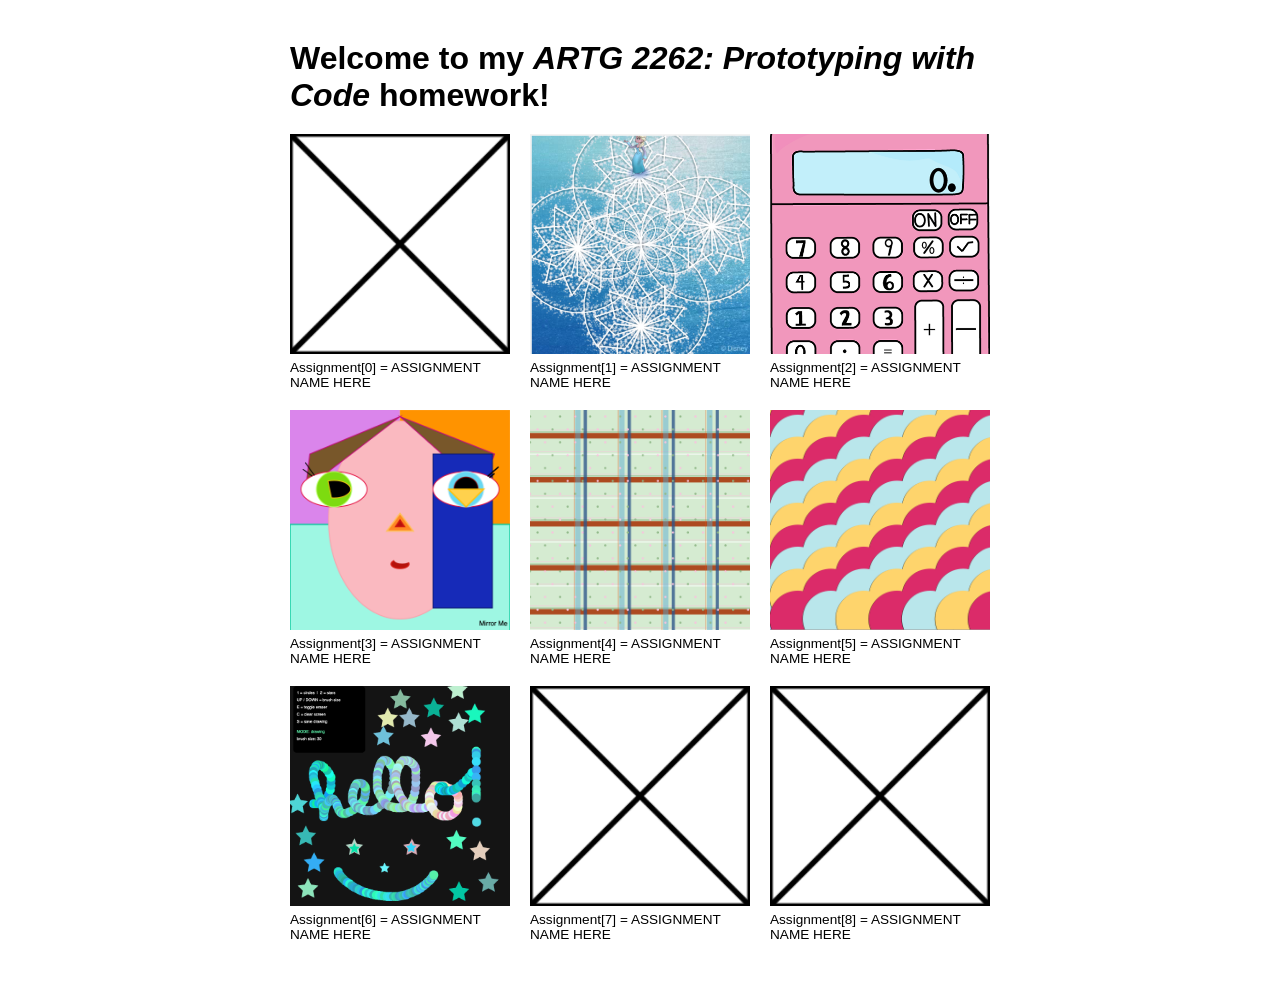
==== index.html @ c6e1f7af "Update index.html" ====
<!DOCTYPE html>
<html lang="en">
  <head>
    <meta charset="utf-8" />
    <title>ARTG 2262 Homework</title>
    <link rel="stylesheet" type="text/css" href="style.css">
  </head>
  <body>
    <h1>Welcome to my <i>ARTG 2262: Prototyping with Code</i> homework!</h1>
    <div class="grid">

      <a href="assignment-0/index.html">
        <img src="assets/thumb_placeholder.png" alt="Assignment[0]">
        <p>Assignment[0] = ASSIGNMENT NAME HERE</p>
      </a>

      <a href="assignment-1/index.html">
        <img src="assets/thumb_1.png" alt="Assignment[1]">
        <p>Assignment[1] = ASSIGNMENT NAME HERE</p>
      </a>

      <a href="assignment-2/index.html">
        <img src="assets/thumb_2.png" alt="Assignment[2]">
        <p>Assignment[2] = ASSIGNMENT NAME HERE</p>
      </a>

      <a href="assignment-3/index.html">
        <img src="assets/thumb_3.png" alt="Assignment[3]">
        <p>Assignment[3] = ASSIGNMENT NAME HERE</p>
      </a>

      <a href="assignment-4/index.html">
        <img src="assets/thumb_4.png" alt="Assignment[4]">
        <p>Assignment[4] = ASSIGNMENT NAME HERE</p>
      </a>

      <a href="assignment-5/index.html">
        <img src="assets/thumb_5.png" alt="Assignment[5]">
        <p>Assignment[5] = ASSIGNMENT NAME HERE</p>
      </a>

      <a href="assignment-6/index.html">
        <img src="assets/thumb_6.png" alt="Assignment[6]">
        <p>Assignment[6] = ASSIGNMENT NAME HERE</p>
      </a>

      <a href="assignment-7/index.html">
        <img src="assets/thumb_placeholder.png" alt="Assignment[7]">
        <p>Assignment[7] = ASSIGNMENT NAME HERE</p>
      </a>

      <a href="assignment-8/index.html">
        <img src="assets/thumb_placeholder.png" alt="Assignment[8]">
        <p>Assignment[8] = ASSIGNMENT NAME HERE</p>
      </a>

    </div>
  </body>
</html>
---- style.css ----
body {
  font-family: sans-serif;
  max-width: 700px;
  margin: 40px auto;
  padding: 0 20px;
}

h1 {
  margin-bottom: 20px;
}

.grid {
  display: grid;
  grid-template-columns: repeat(3, 1fr);
  gap: 20px;
}

.grid a {
  text-decoration: none;
  color: inherit;
}

.grid img {
  display: block;
  width: 100%;
  aspect-ratio: 1 / 1;
  object-fit: cover;
}

.grid p {
  margin: 6px 0 0;
  font-size: 0.85rem;
}
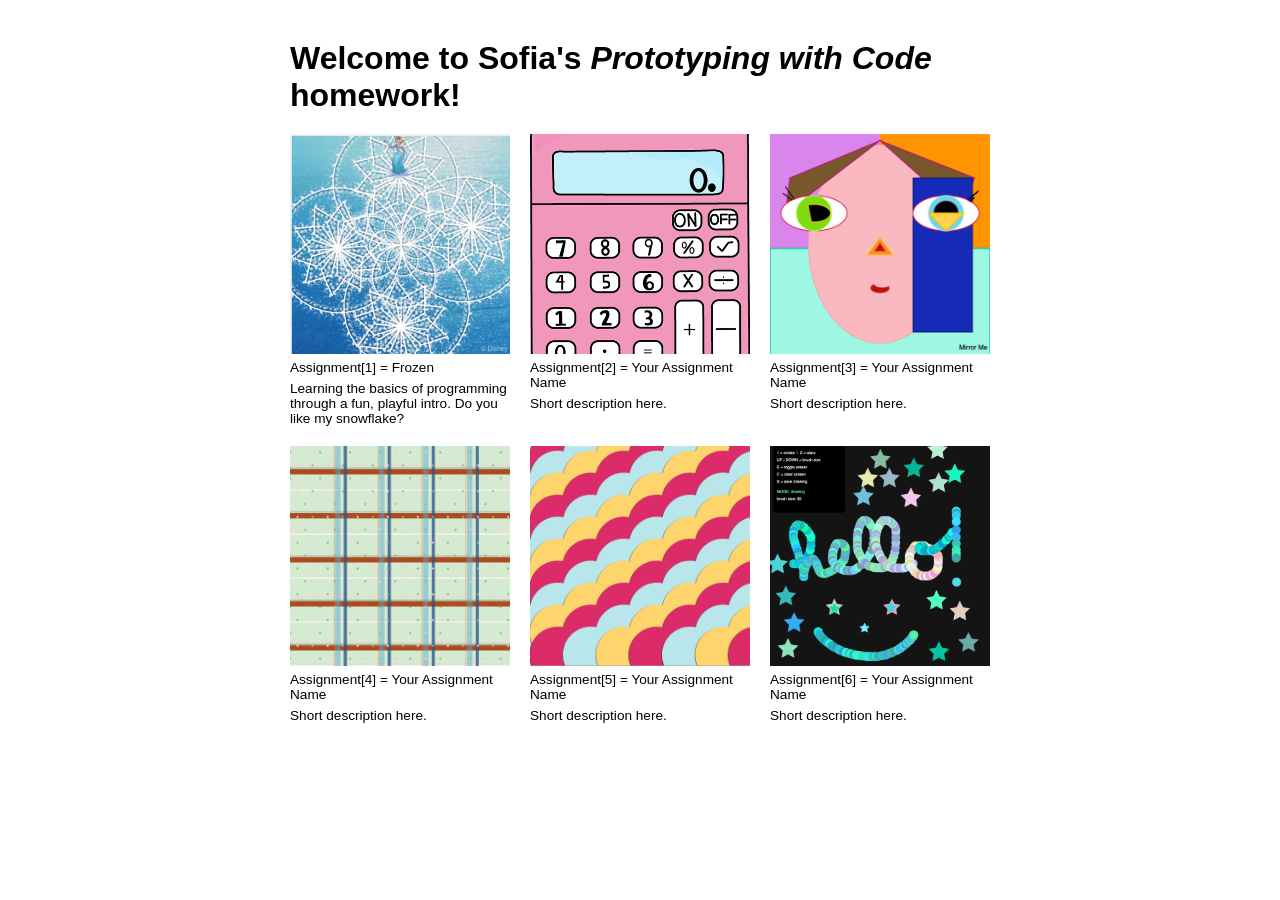
==== commit c27bb77c: "Update index.html" ====
--- a/index.html
+++ b/index.html
@@ -6,54 +6,39 @@
     <link rel="stylesheet" type="text/css" href="style.css">
   </head>
   <body>
-    <h1>Welcome to my <i>ARTG 2262: Prototyping with Code</i> homework!</h1>
+    <h1>Welcome to Sofia's <i>Prototyping with Code</i> homework!</h1>
     <div class="grid">
-
-      <a href="assignment-0/index.html">
-        <img src="assets/thumb_placeholder.png" alt="Assignment[0]">
-        <p>Assignment[0] = ASSIGNMENT NAME HERE</p>
-      </a>
-
       <a href="assignment-1/index.html">
         <img src="assets/thumb_1.png" alt="Assignment[1]">
-        <p>Assignment[1] = ASSIGNMENT NAME HERE</p>
+        <p>Assignment[1] = Frozen</p>
+        <p class="desc">Learning the basics of programming through a fun, playful intro. 
+          Do you like my snowflake?</p>
       </a>
-
       <a href="assignment-2/index.html">
         <img src="assets/thumb_2.png" alt="Assignment[2]">
-        <p>Assignment[2] = ASSIGNMENT NAME HERE</p>
+        <p>Assignment[2] = Your Assignment Name</p>
+        <p class="desc">Short description here.</p>
       </a>
-
       <a href="assignment-3/index.html">
         <img src="assets/thumb_3.png" alt="Assignment[3]">
-        <p>Assignment[3] = ASSIGNMENT NAME HERE</p>
+        <p>Assignment[3] = Your Assignment Name</p>
+        <p class="desc">Short description here.</p>
       </a>
-
       <a href="assignment-4/index.html">
         <img src="assets/thumb_4.png" alt="Assignment[4]">
-        <p>Assignment[4] = ASSIGNMENT NAME HERE</p>
+        <p>Assignment[4] = Your Assignment Name</p>
+        <p class="desc">Short description here.</p>
       </a>
-
       <a href="assignment-5/index.html">
         <img src="assets/thumb_5.png" alt="Assignment[5]">
-        <p>Assignment[5] = ASSIGNMENT NAME HERE</p>
+        <p>Assignment[5] = Your Assignment Name</p>
+        <p class="desc">Short description here.</p>
       </a>
-
       <a href="assignment-6/index.html">
         <img src="assets/thumb_6.png" alt="Assignment[6]">
-        <p>Assignment[6] = ASSIGNMENT NAME HERE</p>
+        <p>Assignment[6] = Your Assignment Name</p>
+        <p class="desc">Short description here.</p>
       </a>
-
-      <a href="assignment-7/index.html">
-        <img src="assets/thumb_placeholder.png" alt="Assignment[7]">
-        <p>Assignment[7] = ASSIGNMENT NAME HERE</p>
-      </a>
-
-      <a href="assignment-8/index.html">
-        <img src="assets/thumb_placeholder.png" alt="Assignment[8]">
-        <p>Assignment[8] = ASSIGNMENT NAME HERE</p>
-      </a>
-
     </div>
   </body>
 </html>
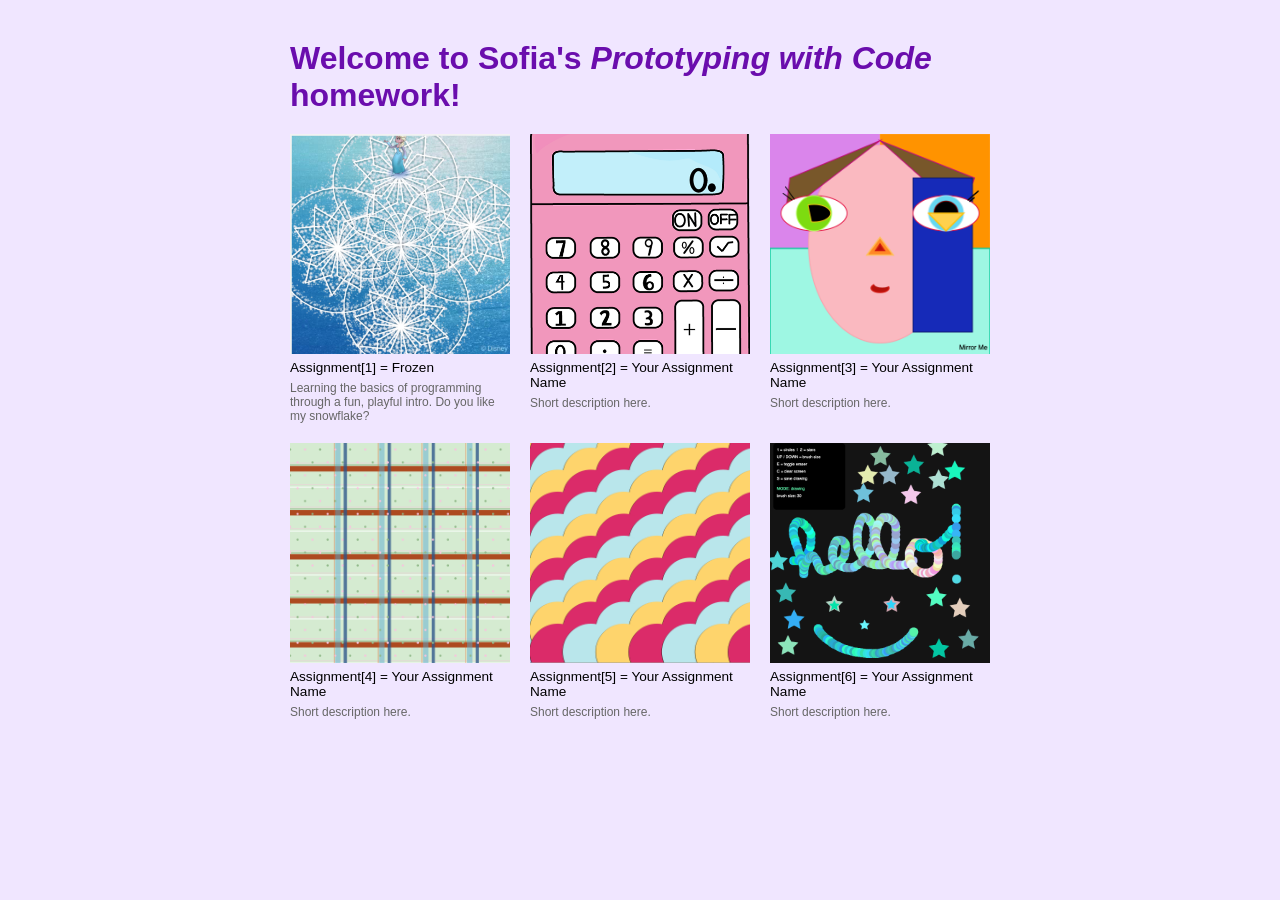
==== commit c0f63c69: "Update index.html" ====
--- a/index.html
+++ b/index.html
@@ -2,7 +2,7 @@
 <html lang="en">
   <head>
     <meta charset="utf-8" />
-    <title>ARTG 2262 Homework</title>
+    <title> Sofia's ARTG 2262 Homework</title>
     <link rel="stylesheet" type="text/css" href="style.css">
   </head>
   <body>
--- a/style.css
+++ b/style.css
@@ -3,31 +3,32 @@
   max-width: 700px;
   margin: 40px auto;
   padding: 0 20px;
+  background-color: #f0e6ff; /* 💜 change this */
 }
-
 h1 {
   margin-bottom: 20px;
+  color: #6a0dad; /* 💜 change this */
 }
-
 .grid {
   display: grid;
   grid-template-columns: repeat(3, 1fr);
   gap: 20px;
 }
-
 .grid a {
   text-decoration: none;
   color: inherit;
 }
-
 .grid img {
   display: block;
   width: 100%;
   aspect-ratio: 1 / 1;
   object-fit: cover;
 }
-
 .grid p {
   margin: 6px 0 0;
   font-size: 0.85rem;
 }
+.grid .desc {
+  font-size: 0.75rem;
+  color: #666; /* 💜 change this too if you want */
+}
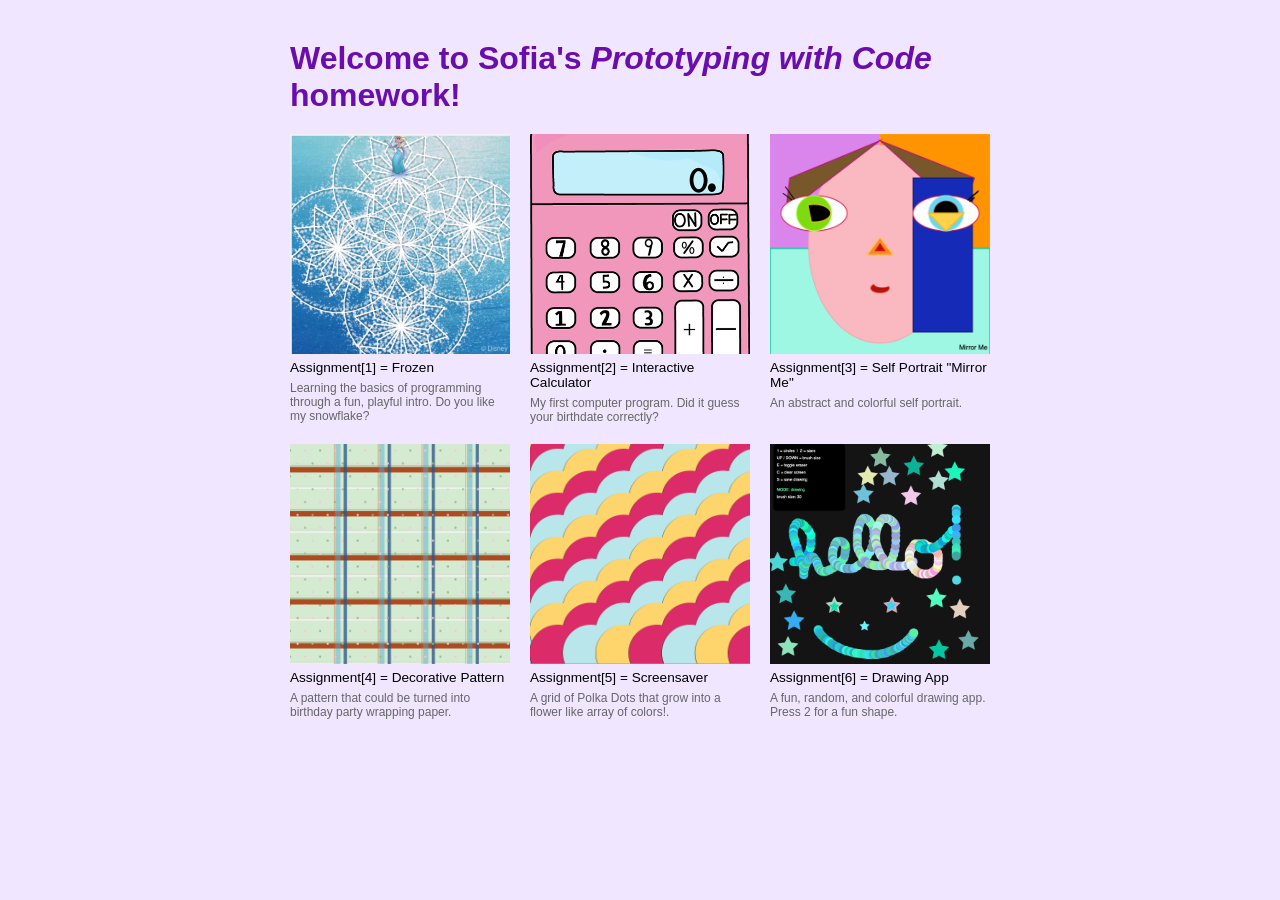
==== commit 79dbd3b9: "Update index.html" ====
--- a/index.html
+++ b/index.html
@@ -2,7 +2,7 @@
 <html lang="en">
   <head>
     <meta charset="utf-8" />
-    <title> Sofia's ARTG 2262 Homework</title>
+    <title>Sofia's ARTG 2262 Homework</title>
     <link rel="stylesheet" type="text/css" href="style.css">
   </head>
   <body>
@@ -16,28 +16,28 @@
       </a>
       <a href="assignment-2/index.html">
         <img src="assets/thumb_2.png" alt="Assignment[2]">
-        <p>Assignment[2] = Your Assignment Name</p>
-        <p class="desc">Short description here.</p>
+        <p>Assignment[2] = Interactive Calculator</p>
+        <p class="desc">My first computer program. Did it guess your birthdate correctly?</p>
       </a>
       <a href="assignment-3/index.html">
         <img src="assets/thumb_3.png" alt="Assignment[3]">
-        <p>Assignment[3] = Your Assignment Name</p>
-        <p class="desc">Short description here.</p>
+        <p>Assignment[3] = Self Portrait "Mirror Me"</p>
+        <p class="desc">An abstract and colorful self portrait.</p>
       </a>
       <a href="assignment-4/index.html">
         <img src="assets/thumb_4.png" alt="Assignment[4]">
-        <p>Assignment[4] = Your Assignment Name</p>
-        <p class="desc">Short description here.</p>
+        <p>Assignment[4] = Decorative Pattern</p>
+        <p class="desc">A pattern that could be turned into birthday party wrapping paper.</p>
       </a>
       <a href="assignment-5/index.html">
         <img src="assets/thumb_5.png" alt="Assignment[5]">
-        <p>Assignment[5] = Your Assignment Name</p>
-        <p class="desc">Short description here.</p>
+        <p>Assignment[5] = Screensaver</p>
+        <p class="desc">A grid of Polka Dots that grow into a flower like array of colors!.</p>
       </a>
       <a href="assignment-6/index.html">
         <img src="assets/thumb_6.png" alt="Assignment[6]">
-        <p>Assignment[6] = Your Assignment Name</p>
-        <p class="desc">Short description here.</p>
+        <p>Assignment[6] = Drawing App</p>
+        <p class="desc">A fun, random, and colorful drawing app. Press 2 for a fun shape.</p>
       </a>
     </div>
   </body>
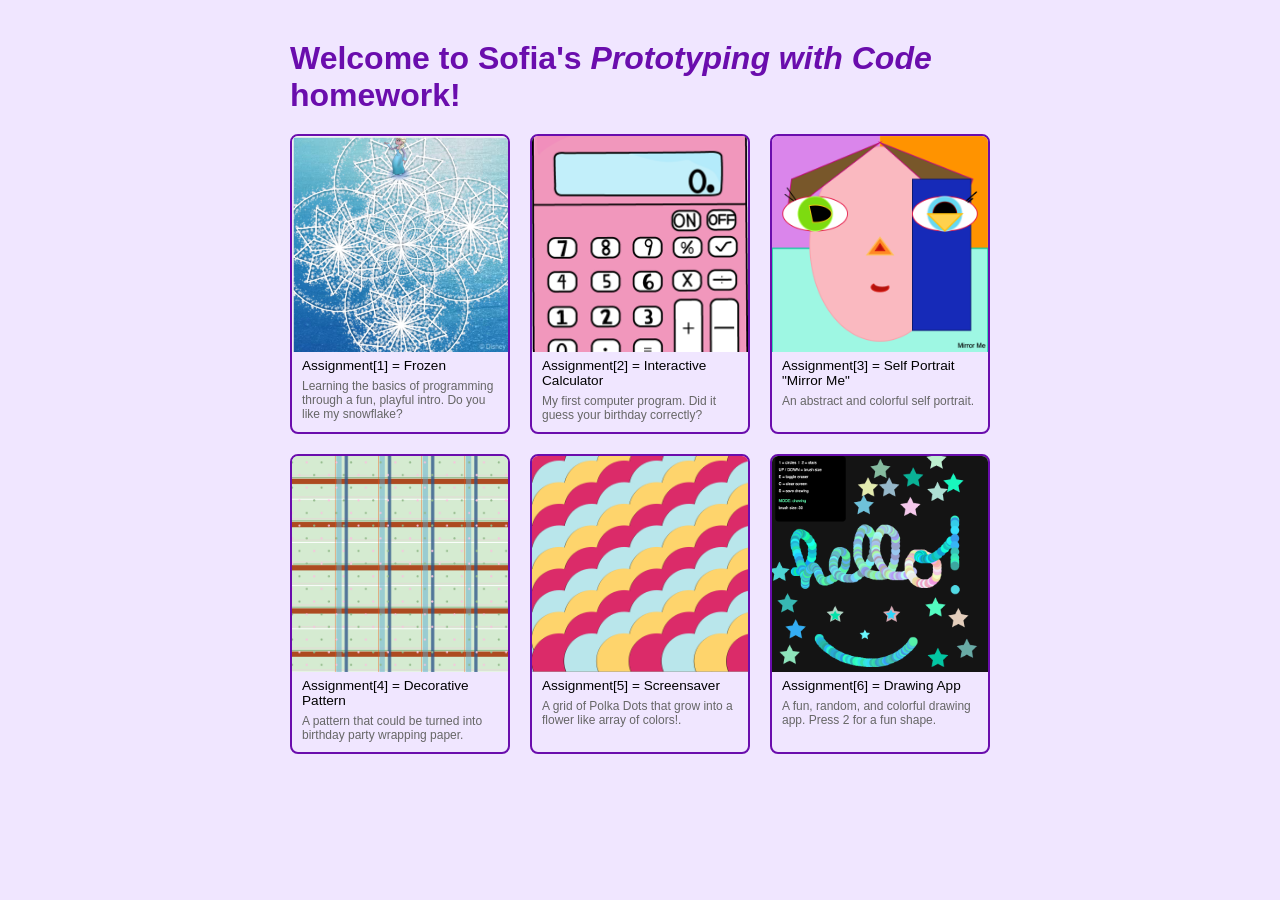
==== commit 7273588a: "Update index.html" ====
--- a/index.html
+++ b/index.html
@@ -17,7 +17,7 @@
       <a href="assignment-2/index.html">
         <img src="assets/thumb_2.png" alt="Assignment[2]">
         <p>Assignment[2] = Interactive Calculator</p>
-        <p class="desc">My first computer program. Did it guess your birthdate correctly?</p>
+        <p class="desc">My first computer program. Did it guess your birthday correctly?</p>
       </a>
       <a href="assignment-3/index.html">
         <img src="assets/thumb_3.png" alt="Assignment[3]">
--- a/style.css
+++ b/style.css
@@ -3,11 +3,11 @@
   max-width: 700px;
   margin: 40px auto;
   padding: 0 20px;
-  background-color: #f0e6ff; /* 💜 change this */
+  background-color: #f0e6ff;
 }
 h1 {
   margin-bottom: 20px;
-  color: #6a0dad; /* 💜 change this */
+  color: #6a0dad;
 }
 .grid {
   display: grid;
@@ -17,6 +17,15 @@
 .grid a {
   text-decoration: none;
   color: inherit;
+  border: 2px solid #6a0dad; /* 💜 outline color */
+  border-radius: 8px; /* rounded corners */
+  overflow: hidden;
+  display: block;
+  padding-bottom: 10px;
+  transition: box-shadow 0.2s;
+}
+.grid a:hover {
+  box-shadow: 0 4px 12px rgba(106, 13, 173, 0.3); /* 💜 glow on hover */
 }
 .grid img {
   display: block;
@@ -25,10 +34,10 @@
   object-fit: cover;
 }
 .grid p {
-  margin: 6px 0 0;
+  margin: 6px 10px 0;
   font-size: 0.85rem;
 }
 .grid .desc {
   font-size: 0.75rem;
-  color: #666; /* 💜 change this too if you want */
+  color: #666;
 }
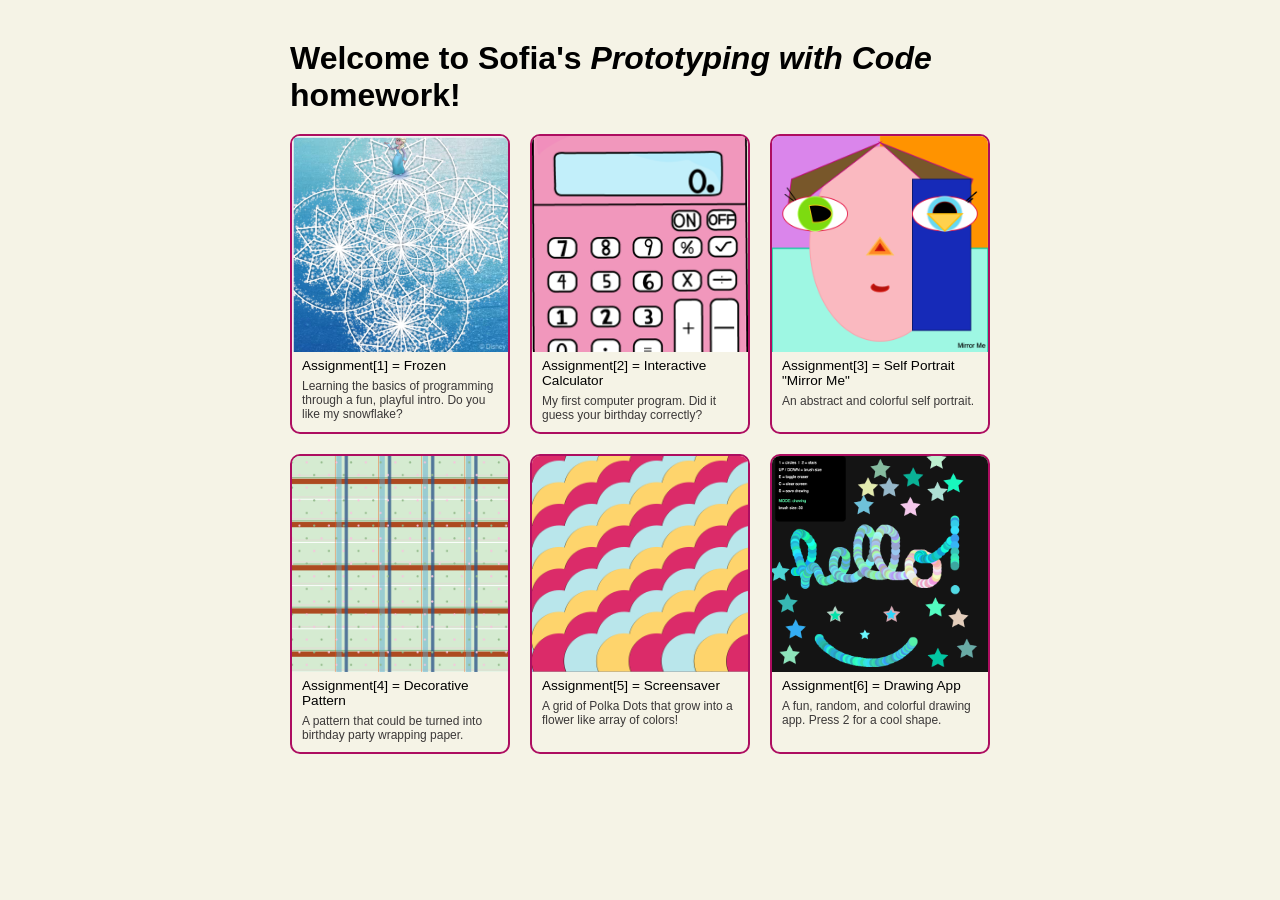
==== commit adff3e56: "Update index.html" ====
--- a/index.html
+++ b/index.html
@@ -32,12 +32,12 @@
       <a href="assignment-5/index.html">
         <img src="assets/thumb_5.png" alt="Assignment[5]">
         <p>Assignment[5] = Screensaver</p>
-        <p class="desc">A grid of Polka Dots that grow into a flower like array of colors!.</p>
+        <p class="desc">A grid of Polka Dots that grow into a flower like array of colors!</p>
       </a>
       <a href="assignment-6/index.html">
         <img src="assets/thumb_6.png" alt="Assignment[6]">
         <p>Assignment[6] = Drawing App</p>
-        <p class="desc">A fun, random, and colorful drawing app. Press 2 for a fun shape.</p>
+        <p class="desc">A fun, random, and colorful drawing app. Press 2 for a cool shape.</p>
       </a>
     </div>
   </body>
--- a/style.css
+++ b/style.css
@@ -3,11 +3,11 @@
   max-width: 700px;
   margin: 40px auto;
   padding: 0 20px;
-  background-color: #f0e6ff;
+  background-color: #F5F3E6;
 }
 h1 {
   margin-bottom: 20px;
-  color: #6a0dad;
+  color: AD0D60;
 }
 .grid {
   display: grid;
@@ -17,15 +17,15 @@
 .grid a {
   text-decoration: none;
   color: inherit;
-  border: 2px solid #6a0dad; /* 💜 outline color */
-  border-radius: 8px; /* rounded corners */
+  border: 2px solid #AD0D60; 
+  border-radius: 10px; 
   overflow: hidden;
   display: block;
   padding-bottom: 10px;
   transition: box-shadow 0.2s;
 }
 .grid a:hover {
-  box-shadow: 0 4px 12px rgba(106, 13, 173, 0.3); /* 💜 glow on hover */
+  box-shadow: 0 4px 12px rgba(106, 13, 173, 0.3); 
 }
 .grid img {
   display: block;
@@ -39,5 +39,5 @@
 }
 .grid .desc {
   font-size: 0.75rem;
-  color: #666;
+  color: #3B3838;
 }
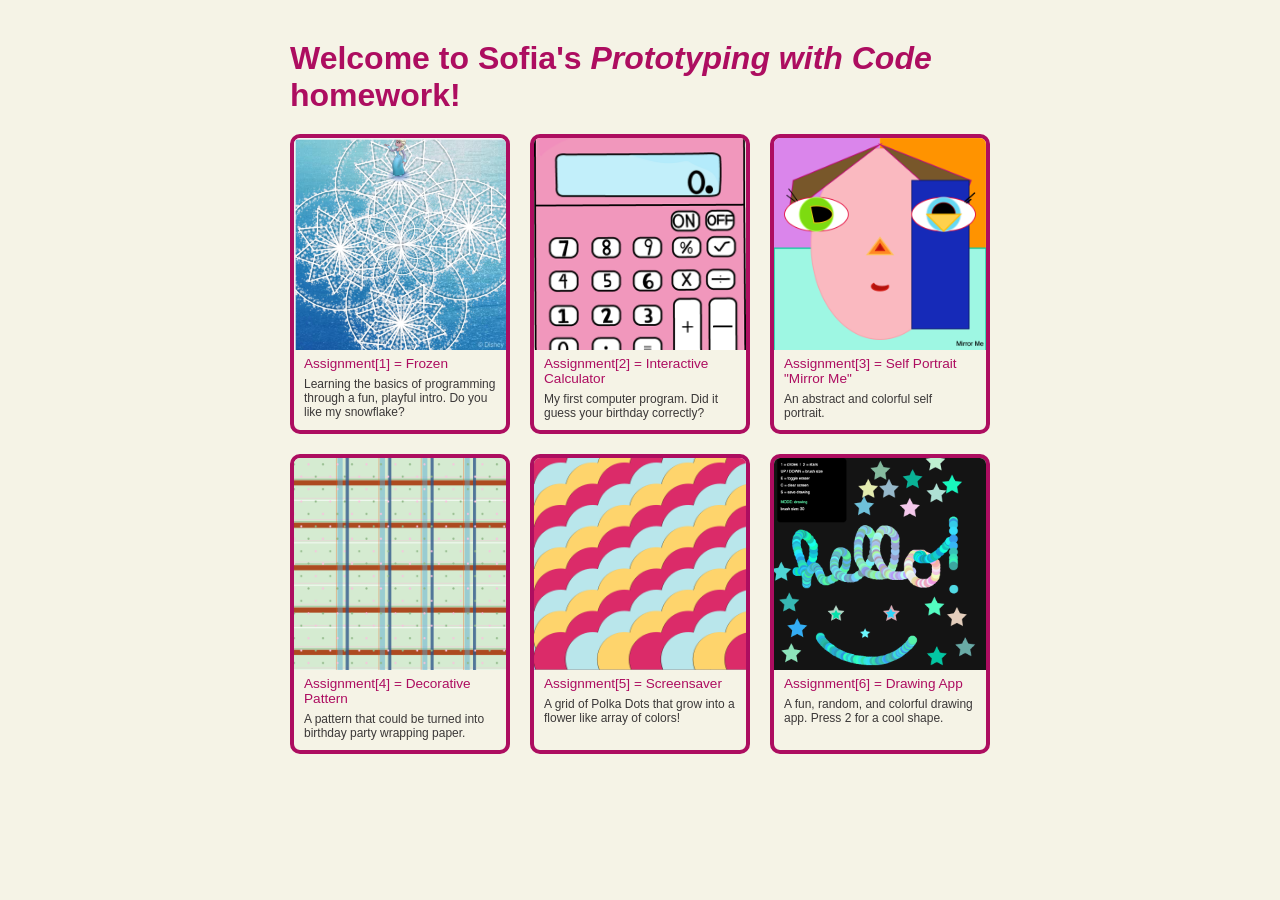
==== commit 7434aaa5: "Update index.html" ====
--- a/index.html
+++ b/index.html
@@ -8,7 +8,7 @@
   <body>
     <h1>Welcome to Sofia's <i>Prototyping with Code</i> homework!</h1>
     <div class="grid">
-      <a href="assignment-1/index.html">
+      <a href="https://studio.code.org/c/2769049994" target="_blank">
         <img src="assets/thumb_1.png" alt="Assignment[1]">
         <p>Assignment[1] = Frozen</p>
         <p class="desc">Learning the basics of programming through a fun, playful intro. 
--- a/style.css
+++ b/style.css
@@ -7,7 +7,7 @@
 }
 h1 {
   margin-bottom: 20px;
-  color: AD0D60;
+  color: #AD0D60; 
 }
 .grid {
   display: grid;
@@ -16,16 +16,16 @@
 }
 .grid a {
   text-decoration: none;
-  color: inherit;
-  border: 2px solid #AD0D60; 
-  border-radius: 10px; 
+  color: #AD0D60; 
+  border: 4px solid #AD0D60;
+  border-radius: 10px;
   overflow: hidden;
   display: block;
   padding-bottom: 10px;
   transition: box-shadow 0.2s;
 }
 .grid a:hover {
-  box-shadow: 0 4px 12px rgba(106, 13, 173, 0.3); 
+  box-shadow: 0 4px 12px rgba(173, 13, 96, 0.3);
 }
 .grid img {
   display: block;
@@ -39,5 +39,6 @@
 }
 .grid .desc {
   font-size: 0.75rem;
-  color: #3B3838;
+  color: #3B3838; /* near-black for descriptions */
 }
+  
